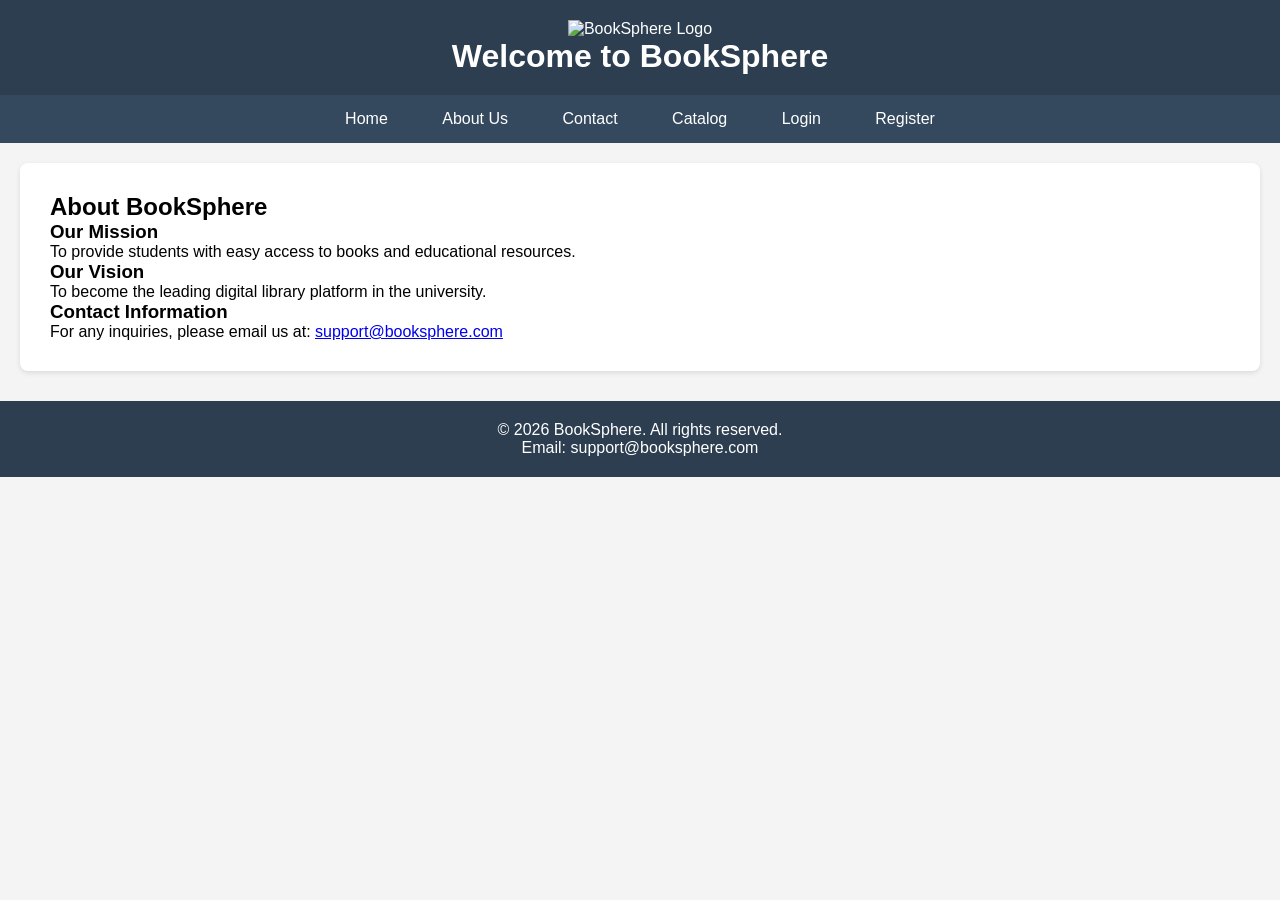
==== about.html @ f5ab1b28 "Add files via upload" ====
<!DOCTYPE html>
<html lang="en">
<head>
    <meta charset="UTF-8">
    <meta name="viewport" content="width=device-width, initial-scale=1.0">
    <title>BookSphere - About Us</title>
    <link rel="stylesheet" href="style.css">
</head>
<body>
    <div class="header">
        <img src="logo.PNG" alt="BookSphere Logo" class="logo">
        <h1>Welcome to BookSphere</h1>
    </div>
    
    <div class="navbar">
        <a href="index.html">Home</a>
        <a href="about.html">About Us</a>
        <a href="contact.html">Contact</a>
        <a href="catalog.html">Catalog</a>
        <a href="login.html">Login</a>
        <a href="register.html">Register</a>
    </div>
    
    <div class="main-content">
        <h2>About BookSphere</h2>
        
        <h3>Our Mission</h3>
        <p>To provide students with easy access to books and educational resources.</p>
        
        <h3>Our Vision</h3>
        <p>To become the leading digital library platform in the university.</p>
        
        <h3>Contact Information</h3>
        <p>For any inquiries, please email us at: 
            <a href="mailto:support@booksphere.com">support@booksphere.com</a>
        </p>
    </div>

    <div class="footer">
        <p>&copy; 2026 BookSphere. All rights reserved.</p>
        <p>Email: support@booksphere.com</p>
    </div>
</body>
</html>
---- style.css ----
* {
    margin: 0;
    padding: 0;
    box-sizing: border-box;
    font-family: 'Arial', sans-serif;
}

body {
    background-color: #f4f4f4;
}

.header {
    background-color: #2c3e50;
    color: white;
    padding: 20px;
    text-align: center;
}

.logo {
    width: 180px;
    height: 110px;
}

.navbar {
    background-color: #34495e;
    padding: 15px;
    text-align: center;
}

.navbar a {
    color: white;
    text-decoration: none;
    padding: 10px 20px;
    margin: 0 5px;
}

.navbar a:link { color: white; }
.navbar a:visited { color: #bdc3c7; }
.navbar a:hover { 
    background-color: #2980b9;
    border-radius: 5px;
}
.navbar a:active { background-color: #1a5276; }

.quick-links {
    background-color: #ecf0f1;
    padding: 15px;
    margin: 20px;
    border-radius: 8px;
}

.quick-links ul {
    list-style-type: square;
    margin-left: 30px;
}

.quick-links a {
    color: #2980b9;
    text-decoration: none;
}

.main-content {
    background-color: white;
    padding: 30px;
    margin: 20px;
    border-radius: 8px;
    box-shadow: 0 2px 5px rgba(0,0,0,0.1);
}

.search-container {
    margin: 20px 0;
    padding: 20px;
    background-color: #f8f9fa;
    border-radius: 5px;
}

.search-container input[type="text"] {
    width: 80%;
    padding: 12px;
    border: 2px solid #bdc3c7;
    border-radius: 5px;
}

.search-container button {
    padding: 12px 25px;
    background-color: #2980b9;
    color: white;
    border: none;
    border-radius: 5px;
    cursor: pointer;
}

.footer {
    background-color: #2c3e50;
    color: white;
    text-align: center;
    padding: 20px;
    margin-top: 30px;
}

.footer a {
    color: #f1c40f;
}
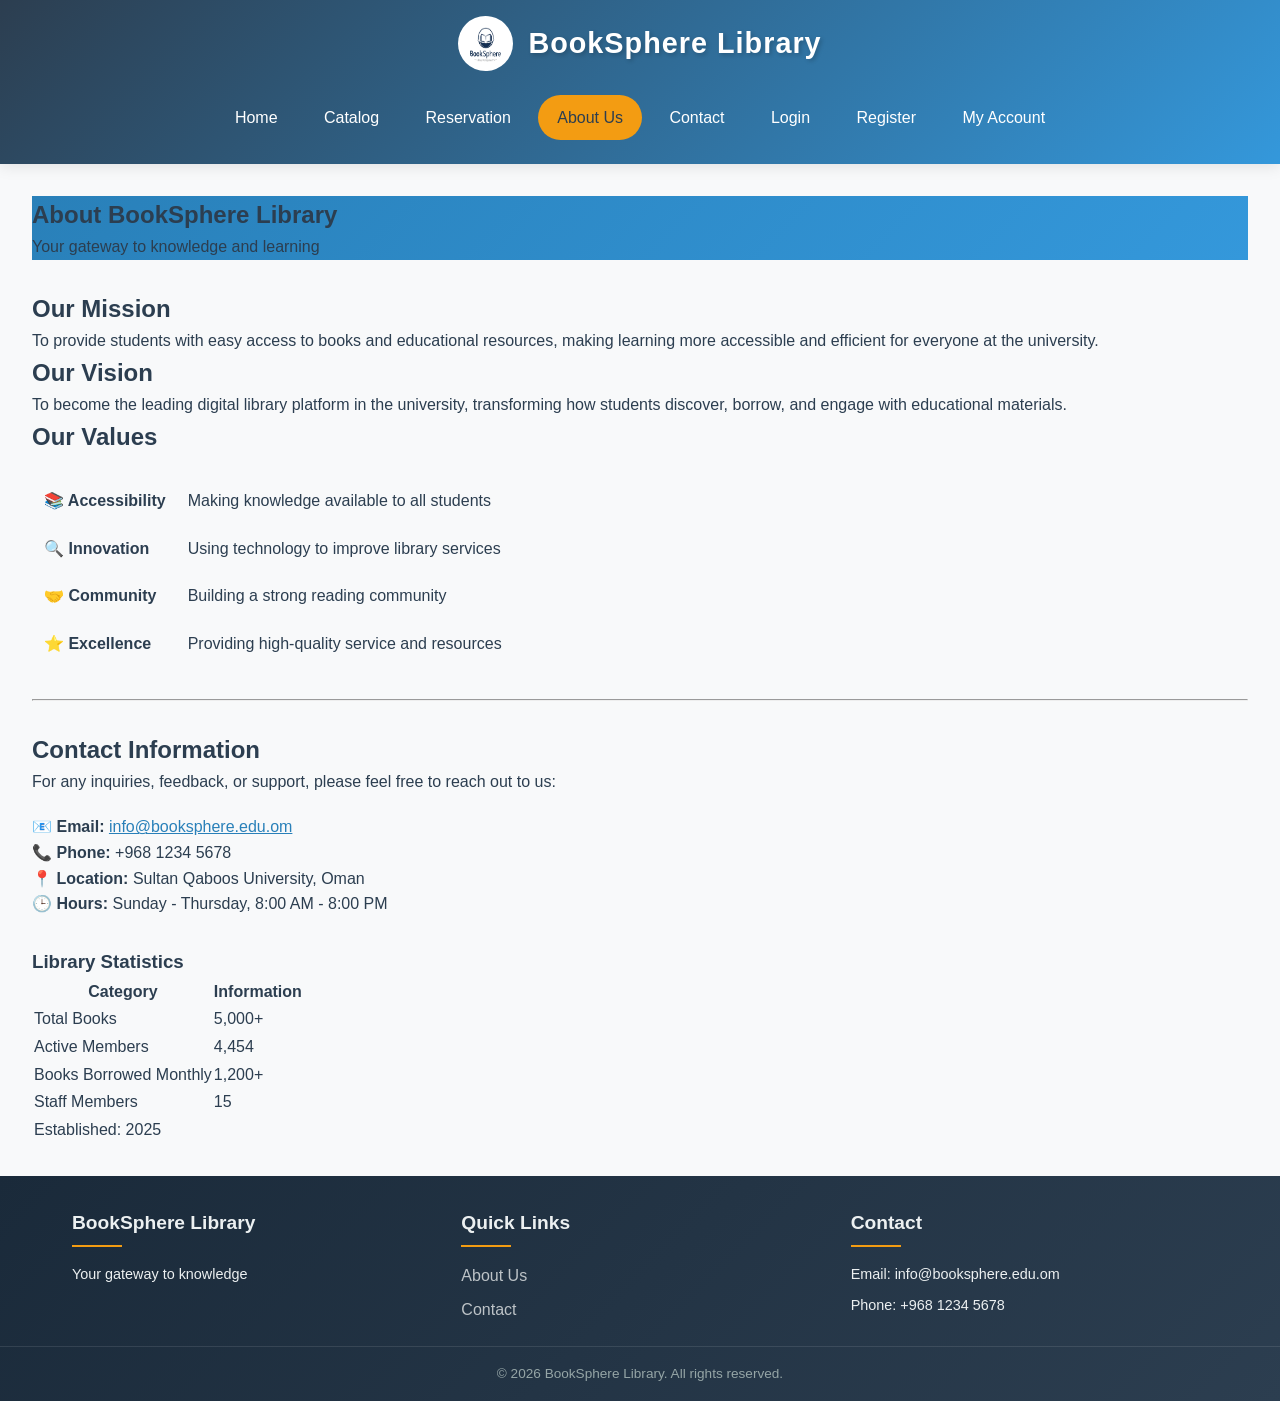
==== commit dd56e4dd: "Update about.html" ====
--- a/about.html
+++ b/about.html
@@ -3,42 +3,188 @@
 <head>
     <meta charset="UTF-8">
     <meta name="viewport" content="width=device-width, initial-scale=1.0">
-    <title>BookSphere - About Us</title>
-    <link rel="stylesheet" href="style.css">
+    <title>BookSphere </title>
+    <link rel="stylesheet" href="mystyle.css">
+     <style>
+        .about-content {
+            max-width: 800px;
+            margin: 40px auto;
+            padding: 30px;
+            background: white;
+            border-radius: 10px;
+            box-shadow: 0 2px 5px rgba(0,0,0,0.1);
+        }
+        
+        .about-content h2 {
+            color: #2c3e50;
+            text-align: center;
+            margin-bottom: 30px;
+            padding-bottom: 10px;
+            border-bottom: 3px solid #2980b9;
+            display: inline-block;
+            width: auto;
+        }
+        
+        .about-content h3 {
+            color: #2980b9;
+            margin: 25px 0 10px 0;
+        }
+        
+        .about-content p {
+            color: #555;
+            line-height: 1.6;
+            margin-bottom: 15px;
+        }
+        
+        .email-link {
+            display: inline-block;
+            background: #2980b9;
+            color: white;
+            padding: 10px 20px;
+            border-radius: 5px;
+            text-decoration: none;
+            margin-top: 10px;
+        }
+        
+        .email-link:hover {
+            background: #1a5276;
+        }
+        
+        .values-list {
+            list-style: none;
+            padding: 0;
+            margin: 20px 0;
+        }
+        
+        .values-list li {
+            padding: 10px;
+            margin: 10px 0;
+            background: #f8f9fa;
+            border-left: 4px solid #2980b9;
+        }
+        
+        hr {
+            margin: 30px 0;
+        }
+    </style>
 </head>
 <body>
-    <div class="header">
-        <img src="logo.PNG" alt="BookSphere Logo" class="logo">
-        <h1>Welcome to BookSphere</h1>
-    </div>
-    
-    <div class="navbar">
-        <a href="index.html">Home</a>
-        <a href="about.html">About Us</a>
-        <a href="contact.html">Contact</a>
-        <a href="catalog.html">Catalog</a>
-        <a href="login.html">Login</a>
-        <a href="register.html">Register</a>
-    </div>
-    
-    <div class="main-content">
-        <h2>About BookSphere</h2>
-        
-        <h3>Our Mission</h3>
-        <p>To provide students with easy access to books and educational resources.</p>
-        
-        <h3>Our Vision</h3>
-        <p>To become the leading digital library platform in the university.</p>
-        
-        <h3>Contact Information</h3>
-        <p>For any inquiries, please email us at: 
-            <a href="mailto:support@booksphere.com">support@booksphere.com</a>
-        </p>
-    </div>
+     <header>
+        <div class="logo-container">
+            <img src="logo.png" alt="BookSphere Logo" class="logo">
+            <h1>BookSphere Library</h1>
+        </div>
+        <nav>
+            <ul>
+                <li><a href="index.html">Home</a></li>
+                <li><a href="bookcatalog.html">Catalog</a></li>
+                <li><a href="reservation.html">Reservation</a></li>
+                <li><a href="about.html" class="active">About Us</a></li>
+                <li><a href="contactUs.html">Contact</a></li>
+                <li><a href="login.html">Login</a></li>
+                <li><a href="register.html">Register</a></li>
+                <li><a href="myaccount.html">My Account</a></li>
+            </ul>
+        </nav>
+    </header>
 
-    <div class="footer">
-        <p>&copy; 2026 BookSphere. All rights reserved.</p>
-        <p>Email: support@booksphere.com</p>
-    </div>
+    <main>
+        <div class="account-container">
+            <div class="profile-header" style="background: linear-gradient(135deg, #2980b9 0%, #3498db 100%);">
+                <div class="profile-info">
+                    <div class="profile-details">
+                        <h2>About BookSphere Library</h2>
+                        <p>Your gateway to knowledge and learning</p>
+                    </div>
+                </div>
+            </div>
+
+            <div class="login-box" style="margin-top: 30px;">
+                <h2>Our Mission</h2>
+                <p>To provide students with easy access to books and educational resources, making learning more accessible and efficient for everyone at the university.</p>
+                
+                <h2>Our Vision</h2>
+                <p>To become the leading digital library platform in the university, transforming how students discover, borrow, and engage with educational materials.</p>
+                
+                <h2>Our Values</h2>
+                <table style="margin: 20px 0;">
+                    <tr>
+                        <td style="border: none; padding: 10px;"><strong>📚 Accessibility</strong></td>
+                        <td style="border: none; padding: 10px;">Making knowledge available to all students</td>
+                    </tr>
+                    <tr>
+                        <td style="border: none; padding: 10px;"><strong>🔍 Innovation</strong></td>
+                        <td style="border: none; padding: 10px;">Using technology to improve library services</td>
+                    </tr>
+                    <tr>
+                        <td style="border: none; padding: 10px;"><strong>🤝 Community</strong></td>
+                        <td style="border: none; padding: 10px;">Building a strong reading community</td>
+                    </tr>
+                    <tr>
+                        <td style="border: none; padding: 10px;"><strong>⭐ Excellence</strong></td>
+                        <td style="border: none; padding: 10px;">Providing high-quality service and resources</td>
+                    </tr>
+                </table>
+                
+                <hr>
+                
+                <h2>Contact Information</h2>
+                <p>For any inquiries, feedback, or support, please feel free to reach out to us:</p>
+                
+                <div class="form-box" style="margin-top: 20px;">
+                    <p>📧 <strong>Email:</strong> <a href="mailto:support@booksphere.edu.om" style="color: #2980b9;">info@booksphere.edu.om</a></p>
+                    <p>📞 <strong>Phone:</strong> +968 1234 5678</p>
+                    <p>📍 <strong>Location:</strong> Sultan Qaboos University, Oman</p>
+                    <p>🕒 <strong>Hours:</strong> Sunday - Thursday, 8:00 AM - 8:00 PM</p>
+                </div>
+            </div>
+
+            <div class="stats-table-container" style="margin-top: 30px;">
+                <h3>Library Statistics</h3>
+                <table>
+                    <thead>
+                        <tr>
+                            <th>Category</th>
+                            <th>Information</th>
+                        </tr>
+                    </thead>
+                    <tbody>
+                        <tr><td>Total Books</td><td>5,000+</td></tr>
+                        <tr><td>Active Members</td><td>4,454</td></tr>
+                        <tr><td>Books Borrowed Monthly</td><td>1,200+</td></tr>
+                        <tr><td>Staff Members</td><td>15</td></tr>
+                    </tbody>
+                    <tfoot>
+                        <tr><td colspan="2">Established: 2025</td></tr>
+                    </tfoot>
+                </table>
+            </div>
+        </div>
+    </main>
+
+    <footer>
+        <div class="footer-content">
+            <div class="footer-section">
+                <h4>BookSphere Library</h4>
+                <p>Your gateway to knowledge</p>
+            </div>
+            <div class="footer-section">
+                <h4>Quick Links</h4>
+                <ul>
+                    <li><a href="about.html">About Us</a></li>
+                    <li><a href="contactUs.html">Contact</a></li>
+                </ul>
+            </div>
+            <div class="footer-section">
+                <h4>Contact</h4>
+                <p>Email: info@booksphere.edu.om</p>
+                <p>Phone: +968 1234 5678</p>
+            </div>
+        </div>
+        <div class="footer-bottom">
+            <p>&copy; 2026 BookSphere Library. All rights reserved.</p>
+        </div>
+    </footer>
+
 </body>
-</html>+</html>
--- a/mystyle.css
+++ b/mystyle.css
@@ -0,0 +1,283 @@
+* {
+    margin: 0;
+    padding: 0;
+    box-sizing: border-box;
+}
+
+body {
+    font-family: 'Segoe UI', Tahoma, Geneva, Verdana, sans-serif;
+    background-color: #f8f9fa;
+    color: #2c3e50;
+    line-height: 1.6;
+    min-height: 100vh;
+    display: flex;
+    flex-direction: column;
+}
+
+header {
+    background: linear-gradient(135deg, #2c3e50 0%, #3498db 100%);
+    color: white;
+    padding: 1rem 0;
+    position: sticky;
+    top: 0;
+    z-index: 1000;
+    box-shadow: 0 2px 15px rgba(0, 0, 0, 0.1);
+}
+
+.logo-container {
+    display: flex;
+    align-items: center;
+    justify-content: center;
+    gap: 15px;
+    padding: 0 20px;
+    margin-bottom: 1rem;
+}
+
+.logo {
+    width: 55px;
+    height: 55px;
+    border-radius: 50%;
+    background: white;
+    padding: 8px;
+    transition: transform 0.3s ease;
+}
+
+.logo:hover {
+    transform: scale(1.05);
+}
+
+.logo-container h1 {
+    font-size: 1.8rem;
+    letter-spacing: 1px;
+    font-weight: 600;
+    text-shadow: 2px 2px 4px rgba(0, 0, 0, 0.2);
+}
+
+nav ul {
+    list-style: none;
+    display: flex;
+    justify-content: center;
+    flex-wrap: wrap;
+    gap: 0.5rem;
+    padding: 0.5rem;
+}
+
+nav ul li {
+    display: inline-block;
+}
+
+nav ul li a {
+    color: white;
+    text-decoration: none;
+    padding: 0.6rem 1.2rem;
+    border-radius: 25px;
+    transition: all 0.3s ease;
+    font-weight: 500;
+    display: inline-block;
+}
+
+nav ul li a:hover {
+    background-color: rgba(255, 255, 255, 0.2);
+    transform: translateY(-2px);
+}
+
+nav ul li a.active {
+    background-color: #f39c12;
+    color: #2c3e50;
+}
+
+main {
+    flex: 1;
+    padding: 2rem;
+    max-width: 1400px;
+    margin: 0 auto;
+    width: 100%;
+}
+
+footer {
+    background: linear-gradient(135deg, #1a2a3a 0%, #2c3e50 100%);
+    color: #ecf0f1;
+    margin-top: auto;
+}
+
+.footer-content {
+    display: grid;
+    grid-template-columns: repeat(auto-fit, minmax(250px, 1fr));
+    gap: 2rem;
+    padding: 2rem 2rem 1rem 2rem;
+    max-width: 1200px;
+    margin: 0 auto;
+}
+
+.footer-section h4 {
+    margin-bottom: 1rem;
+    font-size: 1.2rem;
+    position: relative;
+    padding-bottom: 0.5rem;
+}
+
+.footer-section h4::after {
+    content: '';
+    position: absolute;
+    bottom: 0;
+    left: 0;
+    width: 50px;
+    height: 2px;
+    background-color: #f39c12;
+}
+
+.footer-section p {
+    margin-bottom: 0.5rem;
+    font-size: 0.9rem;
+}
+
+.footer-section ul {
+    list-style: none;
+}
+
+.footer-section ul li {
+    margin-bottom: 0.5rem;
+}
+
+.footer-section ul li a {
+    color: #bdc3c7;
+    text-decoration: none;
+    transition: color 0.3s ease;
+}
+
+.footer-section ul li a:hover {
+    color: #f39c12;
+}
+
+.footer-bottom {
+    text-align: center;
+    padding: 1rem;
+    border-top: 1px solid rgba(255, 255, 255, 0.1);
+    font-size: 0.85rem;
+    color: #95a5a6;
+}
+
+.data-table {
+    width: 100%;
+    border-collapse: collapse;
+    margin: 1.5rem 0;
+    background: white;
+    border-radius: 8px;
+    overflow: hidden;
+    box-shadow: 0 2px 10px rgba(0, 0, 0, 0.05);
+}
+
+.data-table caption {
+    padding: 0.8rem;
+    font-weight: bold;
+    background-color: #ecf0f1;
+    caption-side: top;
+    font-size: 1.1rem;
+}
+
+.data-table th {
+    background: linear-gradient(135deg, #2c3e50 0%, #3498db 100%);
+    color: white;
+    padding: 12px;
+    text-align: left;
+    font-weight: 600;
+}
+
+.data-table td {
+    padding: 10px 12px;
+    border-bottom: 1px solid #e0e0e0;
+}
+
+.data-table tr:hover {
+    background-color: #f8f9fa;
+}
+
+.data-table tfoot td {
+    background-color: #ecf0f1;
+    font-weight: bold;
+    border-top: 2px solid #3498db;
+}
+
+.btn {
+    display: inline-block;
+    padding: 10px 20px;
+    border: none;
+    border-radius: 5px;
+    cursor: pointer;
+    font-size: 14px;
+    font-weight: 600;
+    transition: all 0.3s ease;
+    text-decoration: none;
+}
+
+.btn-primary {
+    background: #3498db;
+    color: white;
+}
+
+.btn-primary:hover {
+    background: #2980b9;
+    transform: translateY(-2px);
+}
+
+.text-center {
+    text-align: center;
+}
+
+.mt-20 {
+    margin-top: 20px;
+}
+
+.mb-20 {
+    margin-bottom: 20px;
+}
+
+@media (max-width: 768px) {
+    .logo-container h1 {
+        font-size: 1.2rem;
+    }
+    
+    .logo {
+        width: 40px;
+        height: 40px;
+    }
+    
+    nav ul li a {
+        padding: 0.4rem 0.8rem;
+        font-size: 0.85rem;
+    }
+    
+    main {
+        padding: 1rem;
+    }
+    
+    .footer-content {
+        grid-template-columns: 1fr;
+        text-align: center;
+    }
+    
+    .footer-section h4::after {
+        left: 50%;
+        transform: translateX(-50%);
+    }
+    
+    .data-table {
+        font-size: 12px;
+    }
+    
+    .data-table th,
+    .data-table td {
+        padding: 8px;
+    }
+}
+
+@media (max-width: 480px) {
+    nav ul {
+        gap: 0.25rem;
+    }
+    
+    nav ul li a {
+        padding: 0.3rem 0.6rem;
+        font-size: 0.75rem;
+    }
+}
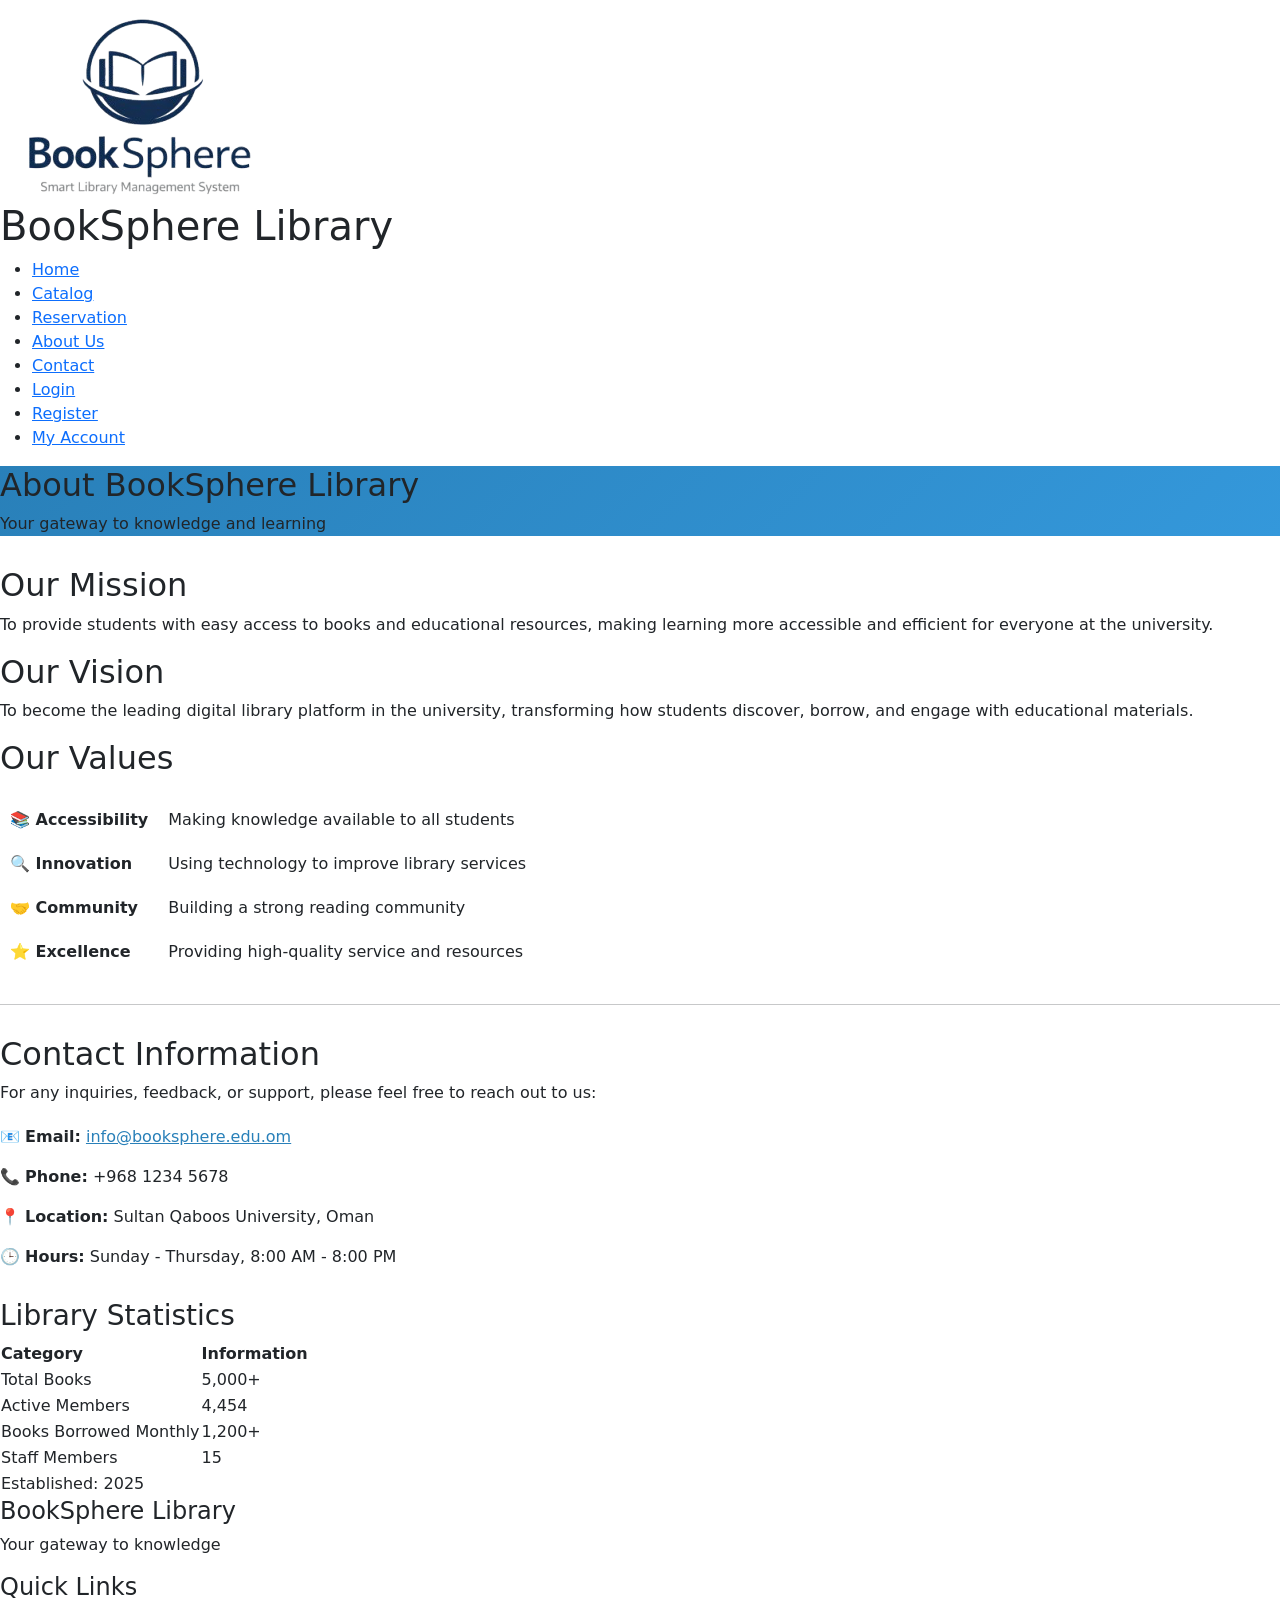
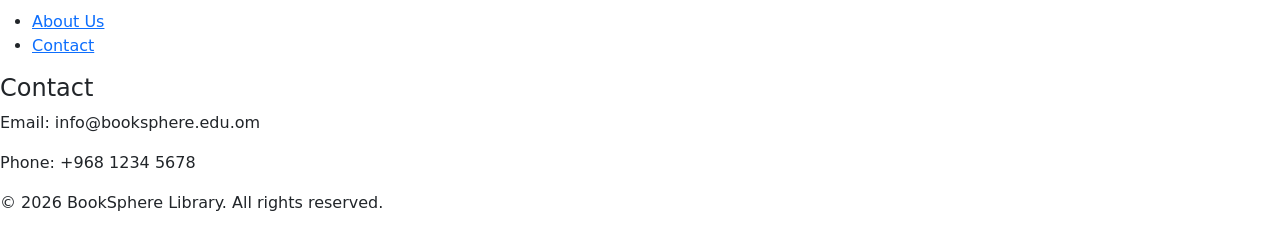
==== commit 2883881c: "delete the extarnal link for CSS and add for bootstrap" ====
--- a/about.html
+++ b/about.html
@@ -4,7 +4,8 @@
     <meta charset="UTF-8">
     <meta name="viewport" content="width=device-width, initial-scale=1.0">
     <title>BookSphere </title>
-    <link rel="stylesheet" href="mystyle.css">
+     <!-- Bootstrap CSS -->
+    <link href="https://cdn.jsdelivr.net/npm/bootstrap@5.3.0-alpha1/dist/css/bootstrap.min.css" rel="stylesheet">
      <style>
         .about-content {
             max-width: 800px;
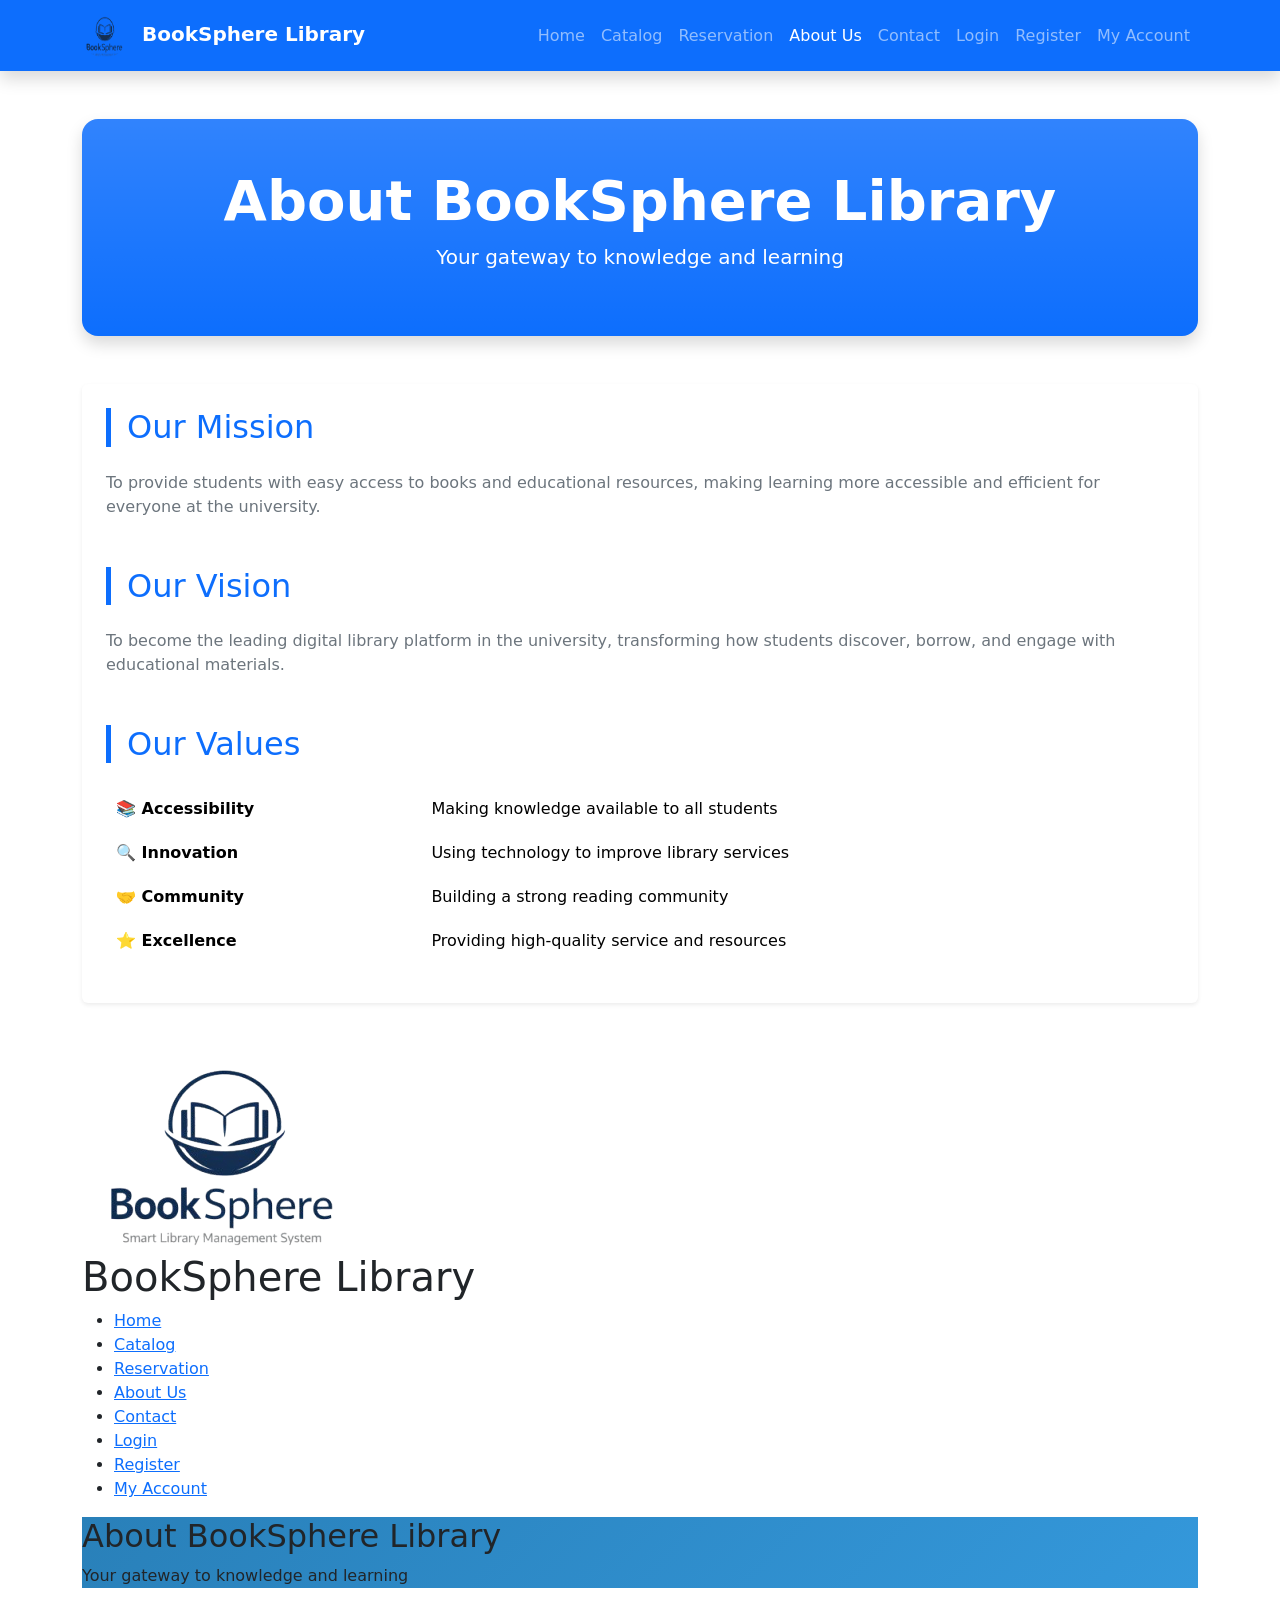
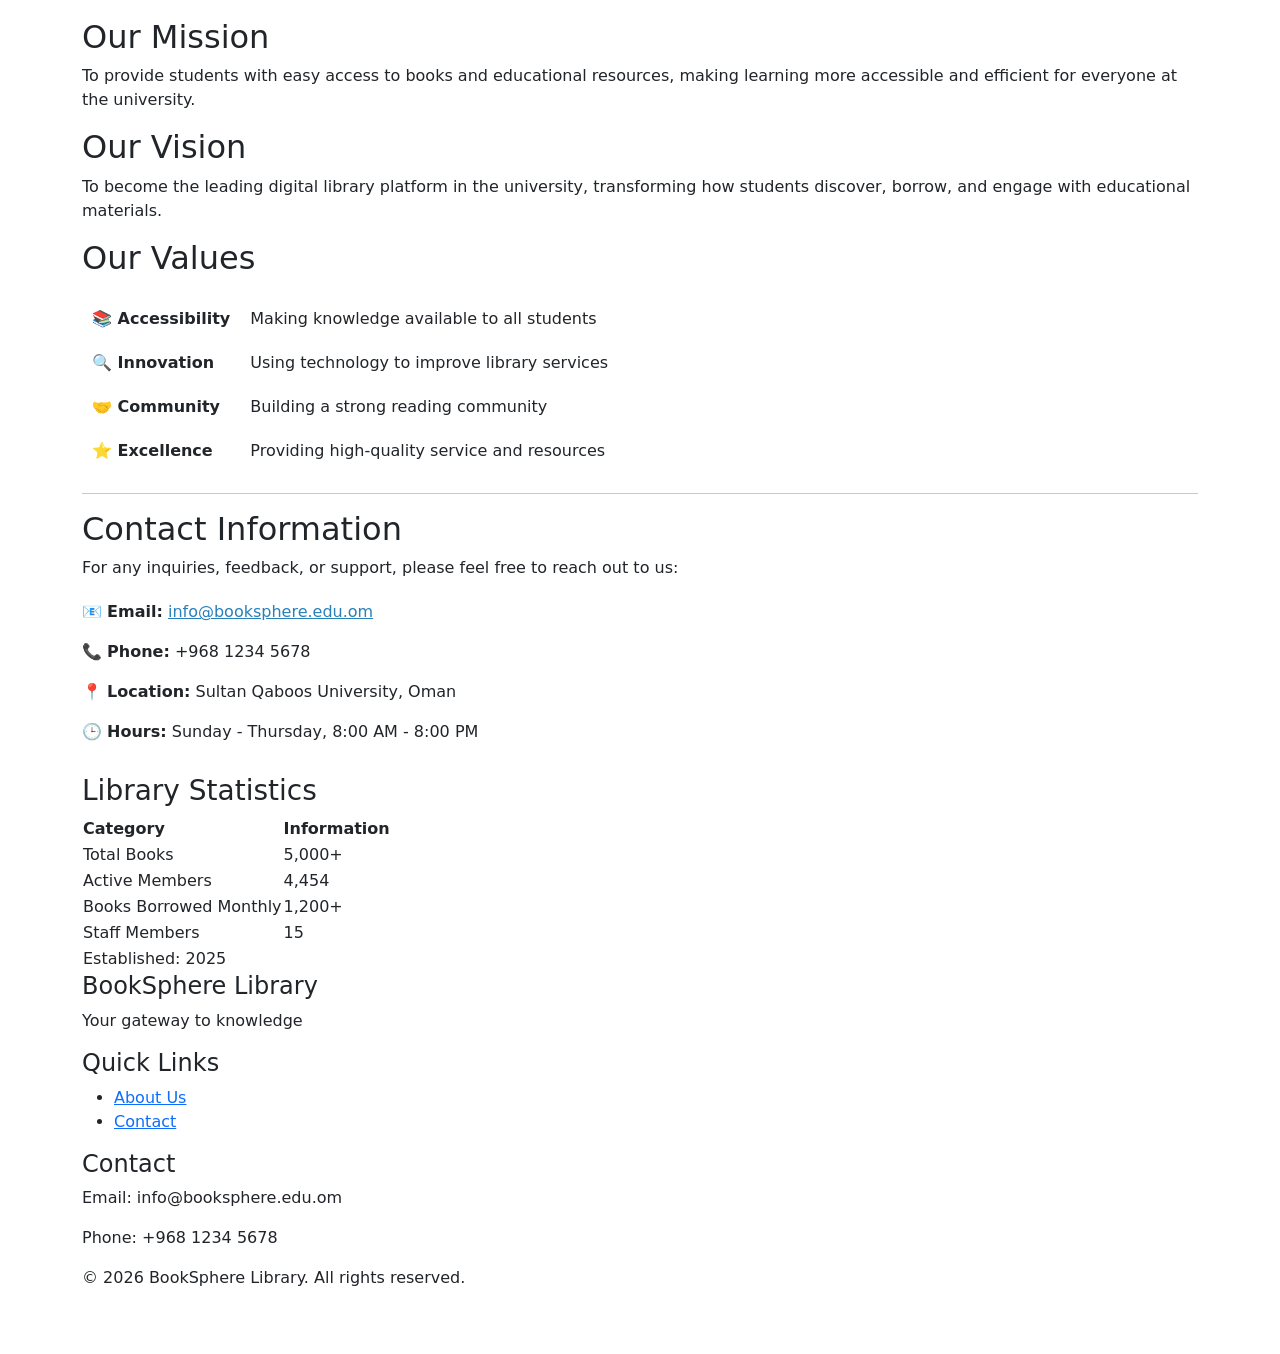
==== commit c38eb6b9: "delete the internal style and put bootstrap and nav bar" ====
--- a/about.html
+++ b/about.html
@@ -6,68 +6,68 @@
     <title>BookSphere </title>
      <!-- Bootstrap CSS -->
     <link href="https://cdn.jsdelivr.net/npm/bootstrap@5.3.0-alpha1/dist/css/bootstrap.min.css" rel="stylesheet">
-     <style>
-        .about-content {
-            max-width: 800px;
-            margin: 40px auto;
-            padding: 30px;
-            background: white;
-            border-radius: 10px;
-            box-shadow: 0 2px 5px rgba(0,0,0,0.1);
-        }
-        
-        .about-content h2 {
-            color: #2c3e50;
-            text-align: center;
-            margin-bottom: 30px;
-            padding-bottom: 10px;
-            border-bottom: 3px solid #2980b9;
-            display: inline-block;
-            width: auto;
-        }
-        
-        .about-content h3 {
-            color: #2980b9;
-            margin: 25px 0 10px 0;
-        }
-        
-        .about-content p {
-            color: #555;
-            line-height: 1.6;
-            margin-bottom: 15px;
-        }
-        
-        .email-link {
-            display: inline-block;
-            background: #2980b9;
-            color: white;
-            padding: 10px 20px;
-            border-radius: 5px;
-            text-decoration: none;
-            margin-top: 10px;
-        }
-        
-        .email-link:hover {
-            background: #1a5276;
-        }
-        
-        .values-list {
-            list-style: none;
-            padding: 0;
-            margin: 20px 0;
-        }
-        
-        .values-list li {
-            padding: 10px;
-            margin: 10px 0;
-            background: #f8f9fa;
-            border-left: 4px solid #2980b9;
-        }
-        
-        hr {
-            margin: 30px 0;
-        }
-    </style>
+      <!-- Bootstrap Icons -->
+    <link rel="stylesheet" href="https://cdn.jsdelivr.net/npm/bootstrap-icons@1.11.3/font/bootstrap-icons.min.css">
+</head>
+<body class="d-flex flex-column min-vh-100">
+
+    <!-- ============================================== -->
+    <!-- RESPONSIVE NAVIGATION BAR (BOOTSTRAP NAVBAR)   -->
+    <!-- ============================================== -->
+    <nav class="navbar navbar-expand-lg navbar-dark bg-primary sticky-top shadow">
+        <div class="container">
+            <a class="navbar-brand fw-bold" href="index.html">
+                <img src="logo.png" alt="BookSphere Logo" width="45" height="45" class="rounded-circle me-2">
+                BookSphere Library
+            </a>
+            <button class="navbar-toggler" type="button" data-bs-toggle="collapse" data-bs-target="#mainNavbar">
+                <span class="navbar-toggler-icon"></span>
+            </button>
+            <div class="collapse navbar-collapse" id="mainNavbar">
+                <ul class="navbar-nav ms-auto">
+                    <li class="nav-item"><a class="nav-link" href="index.html">Home</a></li>
+                    <li class="nav-item"><a class="nav-link" href="bookcatalog.html">Catalog</a></li>
+                    <li class="nav-item"><a class="nav-link" href="reservation.html">Reservation</a></li>
+                    <li class="nav-item"><a class="nav-link active" href="about.html">About Us</a></li>
+                    <li class="nav-item"><a class="nav-link" href="contactUs.html">Contact</a></li>
+                    <li class="nav-item"><a class="nav-link" href="login.html">Login</a></li>
+                    <li class="nav-item"><a class="nav-link" href="register.html">Register</a></li>
+                    <li class="nav-item"><a class="nav-link" href="myaccount.html">My Account</a></li>
+                </ul>
+            </div>
+        </div>
+    </nav>
+
+    <main class="container my-5 flex-grow-1">
+        <!-- Hero Header Section -->
+        <div class="bg-primary bg-gradient text-white p-5 rounded-4 shadow mb-5 text-center">
+            <h1 class="display-4 fw-bold">About BookSphere Library</h1>
+            <p class="lead">Your gateway to knowledge and learning</p>
+        </div>
+
+        <!-- Mission, Vision, Values Section -->
+        <div class="card shadow-sm border-0 mb-5">
+            <div class="card-body p-4">
+                <h2 class="border-start border-primary border-5 ps-3 text-primary mb-4">Our Mission</h2>
+                <p class="text-secondary">To provide students with easy access to books and educational resources, making learning more accessible and efficient for everyone at the university.</p>
+                
+                <h2 class="border-start border-primary border-5 ps-3 text-primary mt-5 mb-4">Our Vision</h2>
+                <p class="text-secondary">To become the leading digital library platform in the university, transforming how students discover, borrow, and engage with educational materials.</p>
+                
+                <h2 class="border-start border-primary border-5 ps-3 text-primary mt-5 mb-4">Our Values</h2>
+                <div class="table-responsive">
+                    <table class="table table-borderless">
+                        <tbody>
+                            <tr><td style="padding: 10px;"><strong>📚 Accessibility</strong></td><td style="padding: 10px;">Making knowledge available to all students</td></tr>
+                            <tr><td style="padding: 10px;"><strong>🔍 Innovation</strong></td><td style="padding: 10px;">Using technology to improve library services</td></tr>
+                            <tr><td style="padding: 10px;"><strong>🤝 Community</strong></td><td style="padding: 10px;">Building a strong reading community</td></tr>
+                            <tr><td style="padding: 10px;"><strong>⭐ Excellence</strong></td><td style="padding: 10px;">Providing high-quality service and resources</td></tr>
+                        </tbody>
+                    </table>
+                </div>
+            </div>
+        </div>
+
 </head>
 <body>
      <header>
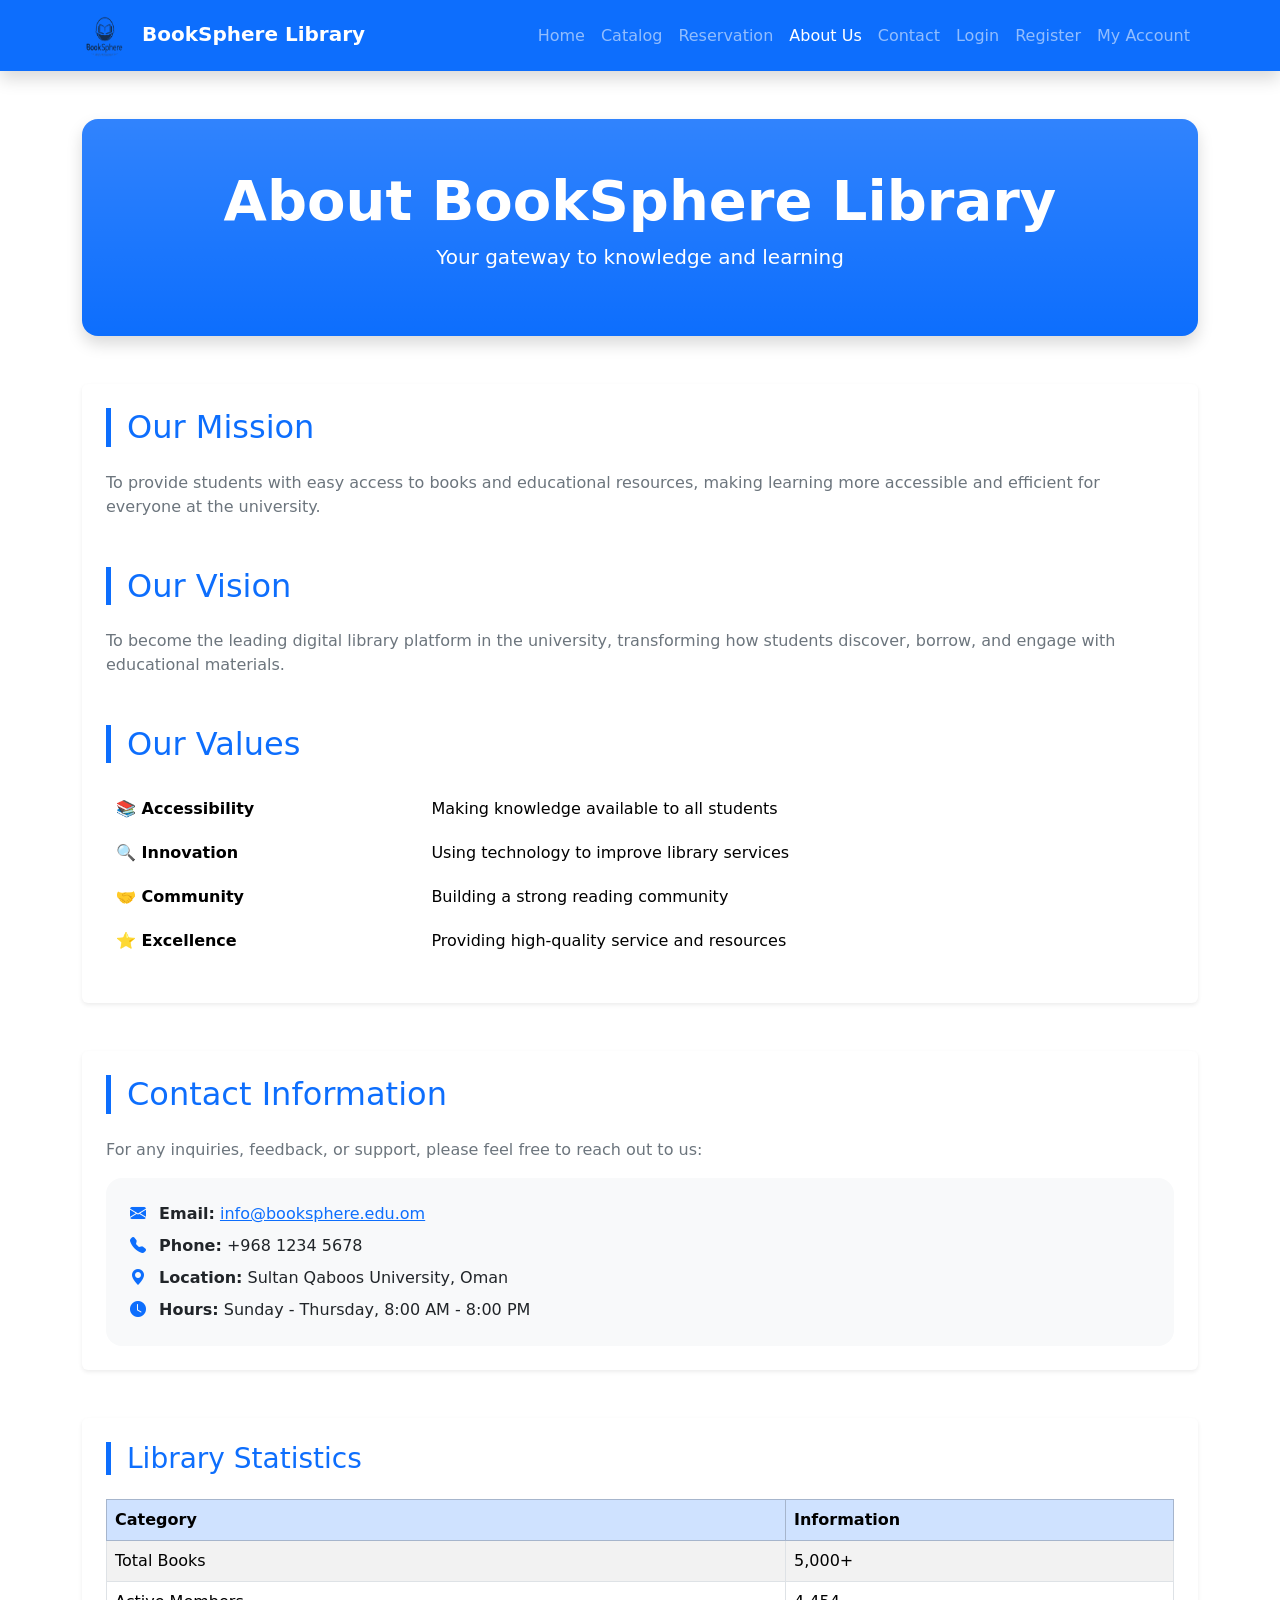
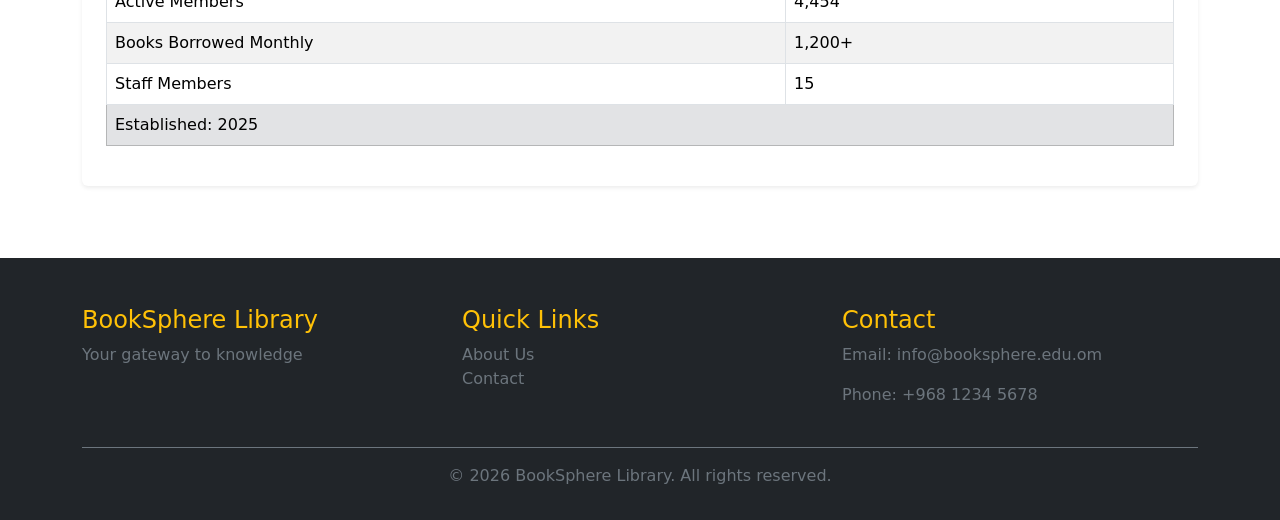
==== commit 4e330a20: "add link for bootsrap js" ====
--- a/about.html
+++ b/about.html
@@ -67,125 +67,73 @@
                 </div>
             </div>
         </div>
-
-</head>
-<body>
-     <header>
-        <div class="logo-container">
-            <img src="logo.png" alt="BookSphere Logo" class="logo">
-            <h1>BookSphere Library</h1>
-        </div>
-        <nav>
-            <ul>
-                <li><a href="index.html">Home</a></li>
-                <li><a href="bookcatalog.html">Catalog</a></li>
-                <li><a href="reservation.html">Reservation</a></li>
-                <li><a href="about.html" class="active">About Us</a></li>
-                <li><a href="contactUs.html">Contact</a></li>
-                <li><a href="login.html">Login</a></li>
-                <li><a href="register.html">Register</a></li>
-                <li><a href="myaccount.html">My Account</a></li>
-            </ul>
-        </nav>
-    </header>
-
-    <main>
-        <div class="account-container">
-            <div class="profile-header" style="background: linear-gradient(135deg, #2980b9 0%, #3498db 100%);">
-                <div class="profile-info">
-                    <div class="profile-details">
-                        <h2>About BookSphere Library</h2>
-                        <p>Your gateway to knowledge and learning</p>
-                    </div>
+<!-- Contact Information Section -->
+        <div class="card shadow-sm border-0 mb-5">
+            <div class="card-body p-4">
+                <h2 class="border-start border-primary border-5 ps-3 text-primary mb-4">Contact Information</h2>
+                <p class="text-secondary">For any inquiries, feedback, or support, please feel free to reach out to us:</p>
+                
+                <div class="bg-light p-4 rounded-4 mt-3">
+                    <p class="mb-2"><i class="bi bi-envelope-fill text-primary me-2"></i> <strong>Email:</strong> <a href="mailto:info@booksphere.edu.om" class="text-primary">info@booksphere.edu.om</a></p>
+                    <p class="mb-2"><i class="bi bi-telephone-fill text-primary me-2"></i> <strong>Phone:</strong> +968 1234 5678</p>
+                    <p class="mb-2"><i class="bi bi-geo-alt-fill text-primary me-2"></i> <strong>Location:</strong> Sultan Qaboos University, Oman</p>
+                    <p class="mb-0"><i class="bi bi-clock-fill text-primary me-2"></i> <strong>Hours:</strong> Sunday - Thursday, 8:00 AM - 8:00 PM</p>
                 </div>
             </div>
+        </div>
 
-            <div class="login-box" style="margin-top: 30px;">
-                <h2>Our Mission</h2>
-                <p>To provide students with easy access to books and educational resources, making learning more accessible and efficient for everyone at the university.</p>
-                
-                <h2>Our Vision</h2>
-                <p>To become the leading digital library platform in the university, transforming how students discover, borrow, and engage with educational materials.</p>
-                
-                <h2>Our Values</h2>
-                <table style="margin: 20px 0;">
-                    <tr>
-                        <td style="border: none; padding: 10px;"><strong>📚 Accessibility</strong></td>
-                        <td style="border: none; padding: 10px;">Making knowledge available to all students</td>
-                    </tr>
-                    <tr>
-                        <td style="border: none; padding: 10px;"><strong>🔍 Innovation</strong></td>
-                        <td style="border: none; padding: 10px;">Using technology to improve library services</td>
-                    </tr>
-                    <tr>
-                        <td style="border: none; padding: 10px;"><strong>🤝 Community</strong></td>
-                        <td style="border: none; padding: 10px;">Building a strong reading community</td>
-                    </tr>
-                    <tr>
-                        <td style="border: none; padding: 10px;"><strong>⭐ Excellence</strong></td>
-                        <td style="border: none; padding: 10px;">Providing high-quality service and resources</td>
-                    </tr>
-                </table>
-                
-                <hr>
-                
-                <h2>Contact Information</h2>
-                <p>For any inquiries, feedback, or support, please feel free to reach out to us:</p>
-                
-                <div class="form-box" style="margin-top: 20px;">
-                    <p>📧 <strong>Email:</strong> <a href="mailto:support@booksphere.edu.om" style="color: #2980b9;">info@booksphere.edu.om</a></p>
-                    <p>📞 <strong>Phone:</strong> +968 1234 5678</p>
-                    <p>📍 <strong>Location:</strong> Sultan Qaboos University, Oman</p>
-                    <p>🕒 <strong>Hours:</strong> Sunday - Thursday, 8:00 AM - 8:00 PM</p>
+        <!-- Library Statistics Table -->
+        <div class="card shadow-sm border-0 mb-4">
+            <div class="card-body p-4">
+                <h3 class="border-start border-primary border-5 ps-3 text-primary mb-4">Library Statistics</h3>
+                <div class="table-responsive">
+                    <table class="table table-bordered table-striped">
+                        <thead class="table-primary">
+                            <tr><th>Category</th><th>Information</th></tr>
+                        </thead>
+                        <tbody>
+                            <tr><td>Total Books</td><td>5,000+</td></tr>
+                            <tr><td>Active Members</td><td>4,454</td></tr>
+                            <tr><td>Books Borrowed Monthly</td><td>1,200+</td></tr>
+                            <tr><td>Staff Members</td><td>15</td></tr>
+                        </tbody>
+                        <tfoot class="table-secondary">
+                            <tr><td colspan="2">Established: 2025</td></tr>
+                        </tfoot>
+                    </table>
                 </div>
-            </div>
-
-            <div class="stats-table-container" style="margin-top: 30px;">
-                <h3>Library Statistics</h3>
-                <table>
-                    <thead>
-                        <tr>
-                            <th>Category</th>
-                            <th>Information</th>
-                        </tr>
-                    </thead>
-                    <tbody>
-                        <tr><td>Total Books</td><td>5,000+</td></tr>
-                        <tr><td>Active Members</td><td>4,454</td></tr>
-                        <tr><td>Books Borrowed Monthly</td><td>1,200+</td></tr>
-                        <tr><td>Staff Members</td><td>15</td></tr>
-                    </tbody>
-                    <tfoot>
-                        <tr><td colspan="2">Established: 2025</td></tr>
-                    </tfoot>
-                </table>
             </div>
         </div>
     </main>
 
-    <footer>
-        <div class="footer-content">
-            <div class="footer-section">
-                <h4>BookSphere Library</h4>
-                <p>Your gateway to knowledge</p>
+    <!-- Footer -->
+    <footer class="bg-dark text-white pt-5 pb-3">
+        <div class="container">
+            <div class="row">
+                <div class="col-md-4 mb-4">
+                    <h4 class="text-warning">BookSphere Library</h4>
+                    <p class="text-secondary">Your gateway to knowledge</p>
+                </div>
+                <div class="col-md-4 mb-4">
+                    <h4 class="text-warning">Quick Links</h4>
+                    <ul class="list-unstyled">
+                        <li><a href="about.html" class="text-secondary text-decoration-none">About Us</a></li>
+                        <li><a href="contactUs.html" class="text-secondary text-decoration-none">Contact</a></li>
+                    </ul>
+                </div>
+                <div class="col-md-4 mb-4">
+                    <h4 class="text-warning">Contact</h4>
+                    <p class="text-secondary">Email: info@booksphere.edu.om</p>
+                    <p class="text-secondary">Phone: +968 1234 5678</p>
+                </div>
             </div>
-            <div class="footer-section">
-                <h4>Quick Links</h4>
-                <ul>
-                    <li><a href="about.html">About Us</a></li>
-                    <li><a href="contactUs.html">Contact</a></li>
-                </ul>
+            <div class="text-center pt-3 border-top border-secondary">
+                <p class="text-secondary">&copy; 2026 BookSphere Library. All rights reserved.</p>
             </div>
-            <div class="footer-section">
-                <h4>Contact</h4>
-                <p>Email: info@booksphere.edu.om</p>
-                <p>Phone: +968 1234 5678</p>
-            </div>
-        </div>
-        <div class="footer-bottom">
-            <p>&copy; 2026 BookSphere Library. All rights reserved.</p>
         </div>
     </footer>
 
+    <!-- Bootstrap JS -->
+    <script src="https://cdn.jsdelivr.net/npm/bootstrap@5.3.0-alpha1/dist/js/bootstrap.bundle.min.js"></script>
 </body>
-</html>
+</html>
